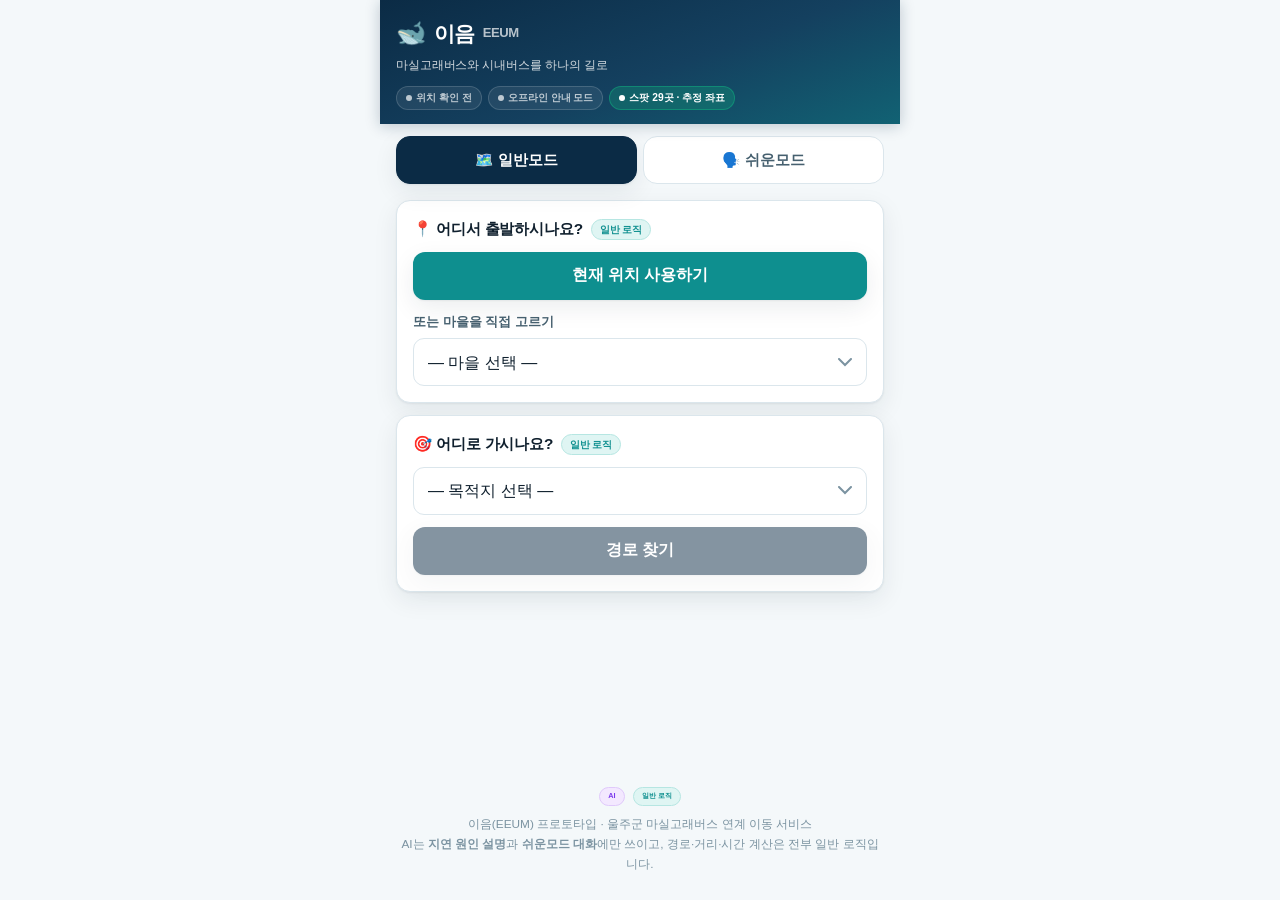
==== index.html @ 489f5d87 "Add files via upload" ====
<!DOCTYPE html>
<html lang="ko">
<head>
<meta charset="UTF-8">
<meta name="viewport" content="width=device-width, initial-scale=1, viewport-fit=cover, maximum-scale=5">
<meta name="description" content="이음(EEUM) — 마실고래버스와 시내버스를 하나의 경로로 이어주는 울주군 이동 서비스">
<meta name="theme-color" content="#0b2b45">
<meta name="format-detection" content="telephone=no">
<title>이음 (EEUM) — 마을에서 도시까지, 끊기지 않는 길</title>
<link rel="stylesheet" href="css/style.css">
<link rel="icon" href="data:image/svg+xml,<svg xmlns='http://www.w3.org/2000/svg' viewBox='0 0 100 100'><text y='.9em' font-size='90'>🐋</text></svg>">
</head>
<body>
<div class="app" id="app">

  <!-- ══ 헤더 ══════════════════════════════════════ -->
  <header class="header">
    <div class="header-top">
      <div>
        <div class="logo"><span class="whale">🐋</span> 이음 <span style="font-size:.62em;opacity:.7;font-weight:600">EEUM</span></div>
        <div class="tagline">마실고래버스와 시내버스를 하나의 길로</div>
      </div>
    </div>
    <div class="badges" id="badges">
      <span class="badge off" id="badge-loc"><span class="dot"></span> 위치 확인 전</span>
      <span class="badge off" id="badge-ai"><span class="dot"></span> AI 연결 확인 중</span>
      <span class="badge off" id="badge-data"><span class="dot"></span> 스팟 데이터</span>
    </div>
  </header>

  <!-- ══ 모드 전환 ═════════════════════════════════ -->
  <div class="tabs" role="tablist">
    <button class="tab" id="tab-normal" role="tab" aria-selected="true" aria-controls="screen-normal">
      🗺️ 일반모드
    </button>
    <button class="tab" id="tab-easy" role="tab" aria-selected="false" aria-controls="screen-easy">
      🗣️ 쉬운모드
    </button>
  </div>

  <!-- ══ 일반모드 ══════════════════════════════════ -->
  <main class="screen active" id="screen-normal" role="tabpanel" aria-labelledby="tab-normal">

    <!-- 1. 출발지 -->
    <section class="card">
      <h2 class="card-title">
        <span>📍 어디서 출발하시나요?</span>
        <span class="tag tag-logic">일반 로직</span>
      </h2>

      <button class="btn btn-teal" id="btn-locate">
        <span id="locate-label">현재 위치 사용하기</span>
      </button>

      <div id="locate-result"></div>

      <div class="field">
        <label class="label" for="sel-manual">또는 마을을 직접 고르기</label>
        <select class="select" id="sel-manual">
          <option value="">— 마을 선택 —</option>
        </select>
      </div>
    </section>

    <!-- 2. 목적지 -->
    <section class="card">
      <h2 class="card-title">
        <span>🎯 어디로 가시나요?</span>
        <span class="tag tag-logic">일반 로직</span>
      </h2>
      <select class="select" id="sel-dest">
        <option value="">— 목적지 선택 —</option>
      </select>
      <button class="btn btn-primary" id="btn-route" style="margin-top:12px" disabled>
        경로 찾기
      </button>
    </section>

    <!-- 3. 결과 -->
    <div id="results"></div>
  </main>

  <!-- ══ 쉬운모드 ══════════════════════════════════ -->
  <main class="screen" id="screen-easy" role="tabpanel" aria-labelledby="tab-easy">

    <section class="card" style="margin-top:12px">
      <h2 class="card-title">
        <span>🗣️ 말로 안내받기</span>
        <span class="tag tag-ai">AI</span>
      </h2>
      <p class="muted" style="margin:0">
        버튼을 누르고 <b>“병원 가고 싶어요”</b> 처럼 편하게 말씀하시면 됩니다.
        글자를 읽기 어려우시면 이음이 소리로 읽어드립니다.
      </p>
      <div class="btn-row">
        <button class="btn btn-ghost btn-sm" id="btn-tts" aria-pressed="true">🔊 읽어주기 켜짐</button>
        <button class="btn btn-ghost btn-sm" id="btn-reset-chat">↺ 처음부터</button>
      </div>
    </section>

    <div class="chat" id="chat" aria-live="polite"></div>

    <div id="easy-result"></div>

    <div class="mic-area">
      <button class="mic" id="btn-mic" aria-label="말하기">🎙️</button>
      <div class="mic-hint" id="mic-hint">버튼을 누르고 말씀해주세요</div>
      <div class="text-input-row">
        <input class="input" id="text-input" placeholder="또는 여기에 입력하세요" autocomplete="off">
        <button class="btn btn-primary" id="btn-send">보내기</button>
      </div>
    </div>
  </main>

  <!-- ══ 푸터 ══════════════════════════════════════ -->
  <footer class="footer">
    <div class="legend">
      <span class="tag tag-ai">AI</span>
      <span class="tag tag-logic">일반 로직</span>
    </div>
    이음(EEUM) 프로토타입 · 울주군 마실고래버스 연계 이동 서비스<br>
    AI는 <b>지연 원인 설명</b>과 <b>쉬운모드 대화</b>에만 쓰이고, 경로·거리·시간 계산은 전부 일반 로직입니다.
  </footer>

</div>

<!-- 순서 중요: config → data → geo → route → drt → ai → voice → app -->
<script src="js/config.js"></script>
<script src="js/data.js"></script>
<script src="js/geo.js"></script>
<script src="js/route.js"></script>
<script src="js/drt.js"></script>
<script src="js/ai.js"></script>
<script src="js/voice.js"></script>
<script src="js/app.js"></script>
</body>
</html>
---- css/style.css ----
/* ===================================================================
   이음(EEUM) — 스타일
   모바일 우선. 심사위원이 QR로 접속하는 게 기본 사용 환경입니다.
   쉬운모드는 .easy 클래스로 글씨/버튼 크기를 통째로 키웁니다.
   =================================================================== */

:root {
  --navy:      #0b2b45;
  --navy-2:    #14405f;
  --teal:      #0e8f8f;
  --teal-2:    #12b3ad;
  --sky:       #e8f4f8;
  --sand:      #fdfaf4;

  --ink:       #10202e;
  --ink-2:     #46606f;
  --ink-3:     #7b93a1;
  --line:      #dbe6ec;
  --bg:        #f4f8fa;
  --card:      #ffffff;

  --ai:        #7c3aed;   /* AI 표시 — 보라 */
  --logic:     #0e8f8f;   /* 일반 로직 표시 — 청록 */
  --warn:      #d97706;
  --danger:    #dc2626;
  --ok:        #059669;

  --r:         14px;
  --shadow:    0 1px 2px rgba(16,32,46,.06), 0 8px 24px rgba(16,32,46,.08);
  --shadow-lg: 0 4px 12px rgba(16,32,46,.10), 0 20px 48px rgba(16,32,46,.14);

  --fs:        16px;
  --tap:       48px;   /* 최소 터치 영역 */
}

/* 쉬운모드: 전체 스케일 확대 */
.easy {
  --fs:  21px;
  --tap: 64px;
}

* { box-sizing: border-box; -webkit-tap-highlight-color: transparent; }

html, body {
  margin: 0;
  padding: 0;
  background: var(--bg);
  color: var(--ink);
  font-size: var(--fs);
  font-family: -apple-system, BlinkMacSystemFont, 'Apple SD Gothic Neo', 'Malgun Gothic',
               'Noto Sans KR', 'Segoe UI', Roboto, sans-serif;
  line-height: 1.6;
  -webkit-text-size-adjust: 100%;
  overscroll-behavior-y: none;
}

body { padding-bottom: env(safe-area-inset-bottom); }

/* ── 레이아웃 ─────────────────────────────────────── */

.app {
  /* .easy가 --fs를 키울 때 실제로 글씨가 커지려면 여기서 변수를 써야 합니다.
     body에만 걸어두면 .easy(#app에 붙음)가 body보다 하위라서 적용되지 않습니다. */
  font-size: var(--fs);
  max-width: 520px;
  margin: 0 auto;
  min-height: 100vh;
  min-height: 100dvh;
  display: flex;
  flex-direction: column;
  background: var(--bg);
}

.screen { display: none; flex: 1; padding: 0 16px 32px; }
.screen.active { display: block; animation: fade .22s ease; }

@keyframes fade {
  from { opacity: 0; transform: translateY(6px); }
  to   { opacity: 1; transform: none; }
}

/* ── 헤더 ────────────────────────────────────────── */

.header {
  position: sticky;
  top: 0;
  z-index: 50;
  background: linear-gradient(160deg, var(--navy) 0%, var(--navy-2) 55%, var(--teal) 160%);
  color: #fff;
  padding: calc(env(safe-area-inset-top) + 14px) 16px 14px;
  box-shadow: 0 2px 14px rgba(11,43,69,.24);
}

.header-top { display: flex; align-items: center; gap: 10px; }

.logo {
  font-size: 1.32em;
  font-weight: 800;
  letter-spacing: -.02em;
  display: flex;
  align-items: center;
  gap: 8px;
}
.logo .whale { font-size: 1.15em; }

.tagline {
  font-size: .74em;
  opacity: .82;
  margin-top: 3px;
  font-weight: 400;
  letter-spacing: -.01em;
}

/* 상태 배지들 */
.badges { display: flex; flex-wrap: wrap; gap: 6px; margin-top: 11px; }

.badge {
  font-size: .64em;
  font-weight: 600;
  padding: 3px 9px;
  border-radius: 999px;
  background: rgba(255,255,255,.15);
  border: 1px solid rgba(255,255,255,.22);
  display: inline-flex;
  align-items: center;
  gap: 4px;
  white-space: nowrap;
}
.badge.on   { background: rgba(16,185,129,.26); border-color: rgba(16,185,129,.45); }
.badge.off  { background: rgba(255,255,255,.10); opacity: .72; }
.badge .dot { width: 6px; height: 6px; border-radius: 50%; background: currentColor; }

/* ── 모드 전환 탭 ────────────────────────────────── */

.tabs {
  display: flex;
  gap: 6px;
  padding: 12px 16px 4px;
  position: sticky;
  top: 0;
  z-index: 40;
}

.tab {
  flex: 1;
  min-height: var(--tap);
  border: 1.5px solid var(--line);
  background: var(--card);
  color: var(--ink-2);
  border-radius: var(--r);
  font-size: .92em;
  font-weight: 700;
  font-family: inherit;
  cursor: pointer;
  display: flex;
  align-items: center;
  justify-content: center;
  gap: 7px;
  transition: all .16s ease;
}
.tab[aria-selected="true"] {
  background: var(--navy);
  border-color: var(--navy);
  color: #fff;
  box-shadow: var(--shadow);
}

/* ── 카드 ────────────────────────────────────────── */

.card {
  background: var(--card);
  border: 1px solid var(--line);
  border-radius: var(--r);
  padding: 16px;
  margin-top: 12px;
  box-shadow: var(--shadow);
}

.card-title {
  font-size: .96em;
  font-weight: 800;
  margin: 0 0 10px;
  display: flex;
  align-items: center;
  gap: 8px;
  letter-spacing: -.01em;
}

.section-label {
  font-size: .72em;
  font-weight: 700;
  color: var(--ink-3);
  text-transform: none;
  letter-spacing: .02em;
  margin: 22px 0 0 4px;
}

/* ── AI / 일반로직 구분 태그 (발표용 핵심 장치) ──── */

.tag {
  font-size: .62em;
  font-weight: 700;
  padding: 2px 8px;
  border-radius: 999px;
  white-space: nowrap;
  display: inline-flex;
  align-items: center;
  gap: 4px;
}
.tag-ai    { background: #f3e8ff; color: var(--ai);    border: 1px solid #e0c9fb; }
.tag-logic { background: #dff5f3; color: var(--logic); border: 1px solid #b6e6e2; }

/* ── 폼 ──────────────────────────────────────────── */

.field { margin-top: 12px; }

.label {
  display: block;
  font-size: .8em;
  font-weight: 700;
  color: var(--ink-2);
  margin-bottom: 6px;
}

.input, .select {
  width: 100%;
  min-height: var(--tap);
  padding: 10px 14px;
  font-size: 1em;
  font-family: inherit;
  color: var(--ink);
  background: #fff;
  border: 1.5px solid var(--line);
  border-radius: 11px;
  outline: none;
  transition: border-color .16s;
  appearance: none;
}
.input:focus, .select:focus { border-color: var(--teal); }

.select {
  background-image: url("data:image/svg+xml;charset=utf-8,%3Csvg xmlns='http://www.w3.org/2000/svg' width='14' height='9' viewBox='0 0 14 9'%3E%3Cpath d='M1 1l6 6 6-6' stroke='%237b93a1' stroke-width='2' fill='none' stroke-linecap='round'/%3E%3C/svg%3E");
  background-repeat: no-repeat;
  background-position: right 14px center;
  padding-right: 38px;
}

/* ── 버튼 ────────────────────────────────────────── */

.btn {
  width: 100%;
  min-height: var(--tap);
  padding: 12px 18px;
  font-size: 1em;
  font-weight: 700;
  font-family: inherit;
  border-radius: 12px;
  border: 1.5px solid transparent;
  cursor: pointer;
  display: inline-flex;
  align-items: center;
  justify-content: center;
  gap: 8px;
  transition: transform .1s ease, box-shadow .16s, background .16s;
}
.btn:active:not(:disabled) { transform: scale(.985); }
.btn:disabled { opacity: .5; cursor: not-allowed; }

.btn-primary {
  background: var(--navy);
  color: #fff;
  box-shadow: var(--shadow);
}
.btn-primary:active:not(:disabled) { background: var(--navy-2); }

.btn-teal   { background: var(--teal); color: #fff; box-shadow: var(--shadow); }
.btn-ghost  { background: #fff; color: var(--ink-2); border-color: var(--line); }
.btn-danger { background: #fff; color: var(--danger); border-color: #f3c9c9; }
.btn-sm     { min-height: 40px; padding: 8px 14px; font-size: .84em; width: auto; }

.btn-row { display: flex; gap: 8px; margin-top: 12px; }
.btn-row .btn { flex: 1; }

/* ── 스팟 선택 목록 ──────────────────────────────── */

.spot-list { display: flex; flex-direction: column; gap: 8px; margin-top: 10px; }

.spot {
  display: flex;
  align-items: center;
  gap: 12px;
  padding: 12px 14px;
  border: 1.5px solid var(--line);
  border-radius: 12px;
  background: #fff;
  cursor: pointer;
  text-align: left;
  font-family: inherit;
  font-size: 1em;
  color: var(--ink);
  transition: all .14s;
  width: 100%;
}
.spot[aria-pressed="true"] {
  border-color: var(--teal);
  background: #f2fbfa;
  box-shadow: 0 0 0 3px rgba(14,143,143,.10);
}

.spot-rank {
  width: 30px; height: 30px;
  flex: 0 0 30px;
  border-radius: 50%;
  background: var(--sky);
  color: var(--navy);
  font-size: .78em;
  font-weight: 800;
  display: flex; align-items: center; justify-content: center;
}
.spot[aria-pressed="true"] .spot-rank { background: var(--teal); color: #fff; }

.spot-body { flex: 1; min-width: 0; }
.spot-name { font-weight: 700; font-size: .96em; }
.spot-meta { font-size: .76em; color: var(--ink-3); margin-top: 1px; }

/* ── 경로 타임라인 ───────────────────────────────── */

.timeline { margin-top: 6px; position: relative; }

.leg {
  display: flex;
  gap: 13px;
  padding: 13px 0;
  position: relative;
}
.leg:not(:last-child)::before {
  content: '';
  position: absolute;
  left: 19px; top: 45px; bottom: -4px;
  width: 2px;
  background: linear-gradient(var(--line), var(--line));
}

.leg-icon {
  width: 38px; height: 38px;
  flex: 0 0 38px;
  border-radius: 50%;
  background: var(--sky);
  display: flex; align-items: center; justify-content: center;
  font-size: 1.02em;
  z-index: 1;
  border: 2px solid #fff;
  box-shadow: 0 0 0 1px var(--line);
}
.leg-drt      .leg-icon { background: #d9f2f0; }
.leg-transfer .leg-icon { background: #fff2dc; }
.leg-arrive   .leg-icon { background: #dcf5e8; }

.leg-body { flex: 1; min-width: 0; padding-top: 2px; }
.leg-title { font-weight: 700; font-size: .95em; letter-spacing: -.01em; }
.leg-detail { font-size: .82em; color: var(--ink-2); margin-top: 3px; }

.leg-time {
  font-size: .78em;
  font-weight: 800;
  color: var(--navy);
  background: var(--sky);
  padding: 3px 9px;
  border-radius: 8px;
  white-space: nowrap;
  align-self: flex-start;
  margin-top: 2px;
}

/* ── 요약 바 ─────────────────────────────────────── */

.summary {
  background: linear-gradient(135deg, var(--navy) 0%, var(--teal) 190%);
  color: #fff;
  border-radius: var(--r);
  padding: 16px;
  margin-top: 12px;
  box-shadow: var(--shadow-lg);
}
.summary-row { display: flex; align-items: baseline; gap: 10px; }
.summary-total { font-size: 1.9em; font-weight: 800; letter-spacing: -.03em; line-height: 1.1; }
.summary-unit { font-size: .82em; opacity: .85; }
.summary-sub { font-size: .78em; opacity: .86; margin-top: 5px; }

/* ── 알림 박스 ───────────────────────────────────── */

.notice {
  border-radius: 12px;
  padding: 12px 14px;
  font-size: .85em;
  margin-top: 10px;
  display: flex;
  gap: 9px;
  align-items: flex-start;
  line-height: 1.55;
}
.notice-ai    { background: #f8f2ff; border: 1px solid #e6d5fb; color: #4c1d95; }
.notice-warn  { background: #fff8ec; border: 1px solid #fae0b5; color: #92400e; }
.notice-info  { background: var(--sky); border: 1px solid #c9e4ee; color: var(--navy); }
.notice-error { background: #fef2f2; border: 1px solid #f6cccc; color: #991b1b; }
.notice-ok    { background: #ecfdf5; border: 1px solid #b7e8d1; color: #065f46; }
.notice-icon  { flex: 0 0 auto; font-size: 1.05em; line-height: 1.4; }

/* ── DRT 호출 패널 ───────────────────────────────── */

.drt-panel {
  border: 2px solid var(--teal);
  border-radius: var(--r);
  padding: 16px;
  margin-top: 12px;
  background: linear-gradient(#f4fcfb, #ffffff);
  box-shadow: var(--shadow);
}

.drt-state {
  display: flex;
  align-items: center;
  gap: 10px;
  font-weight: 800;
  font-size: 1.02em;
  color: var(--navy);
}

.pulse {
  width: 11px; height: 11px;
  border-radius: 50%;
  background: var(--teal-2);
  box-shadow: 0 0 0 0 rgba(18,179,173,.6);
  animation: pulse 1.6s infinite;
  flex: 0 0 11px;
}
@keyframes pulse {
  70%  { box-shadow: 0 0 0 12px rgba(18,179,173,0); }
  100% { box-shadow: 0 0 0 0 rgba(18,179,173,0); }
}

.eta {
  font-size: 2.5em;
  font-weight: 800;
  color: var(--teal);
  letter-spacing: -.04em;
  line-height: 1.1;
  margin: 10px 0 2px;
}
.eta small { font-size: .36em; font-weight: 700; color: var(--ink-2); margin-left: 4px; }

.vehicle {
  margin-top: 12px;
  padding-top: 12px;
  border-top: 1px dashed var(--line);
  display: grid;
  grid-template-columns: auto 1fr;
  gap: 5px 14px;
  font-size: .85em;
}
.vehicle dt { color: var(--ink-3); font-weight: 600; }
.vehicle dd { margin: 0; font-weight: 700; }

/* ── 쉬운모드 채팅 ───────────────────────────────── */

.chat {
  display: flex;
  flex-direction: column;
  gap: 12px;
  padding: 6px 0 12px;
  min-height: 180px;
}

.msg { display: flex; gap: 9px; max-width: 88%; }
.msg-bot  { align-self: flex-start; }
.msg-user { align-self: flex-end; flex-direction: row-reverse; }

.msg-avatar {
  width: 34px; height: 34px;
  flex: 0 0 34px;
  border-radius: 50%;
  background: var(--navy);
  color: #fff;
  display: flex; align-items: center; justify-content: center;
  font-size: .9em;
}
.msg-user .msg-avatar { background: var(--teal); }

.bubble {
  padding: 11px 15px;
  border-radius: 16px;
  font-size: .97em;
  line-height: 1.62;
  background: #fff;
  border: 1px solid var(--line);
  box-shadow: var(--shadow);
  word-break: keep-all;
  overflow-wrap: anywhere;
}
.msg-bot  .bubble { border-bottom-left-radius: 5px; }
.msg-user .bubble {
  background: var(--navy);
  color: #fff;
  border-color: var(--navy);
  border-bottom-right-radius: 5px;
}

.typing { display: inline-flex; gap: 4px; padding: 4px 0; }
.typing i {
  width: 7px; height: 7px;
  border-radius: 50%;
  background: var(--ink-3);
  animation: bounce 1.3s infinite;
}
.typing i:nth-child(2) { animation-delay: .18s; }
.typing i:nth-child(3) { animation-delay: .36s; }
@keyframes bounce {
  0%, 60%, 100% { transform: translateY(0); opacity: .45; }
  30%           { transform: translateY(-5px); opacity: 1; }
}

/* 빠른 선택 버튼 */
.quick { display: flex; flex-wrap: wrap; gap: 7px; margin-top: 4px; }
.quick button {
  min-height: 42px;
  padding: 8px 15px;
  border-radius: 999px;
  border: 1.5px solid var(--teal);
  background: #fff;
  color: var(--teal);
  font-size: .88em;
  font-weight: 700;
  font-family: inherit;
  cursor: pointer;
}
.easy .quick button { min-height: 54px; font-size: .92em; padding: 10px 20px; }
.quick button:active { background: #eefaf9; }

/* ── 마이크 ──────────────────────────────────────── */

.mic-area {
  position: sticky;
  bottom: 0;
  background: linear-gradient(transparent, var(--bg) 22%);
  padding: 18px 0 calc(env(safe-area-inset-bottom) + 14px);
  display: flex;
  flex-direction: column;
  align-items: center;
  gap: 10px;
}

.mic {
  width: 84px; height: 84px;
  border-radius: 50%;
  border: none;
  background: linear-gradient(145deg, var(--teal-2), var(--teal));
  color: #fff;
  font-size: 2em;
  cursor: pointer;
  box-shadow: 0 6px 22px rgba(14,143,143,.42);
  display: flex; align-items: center; justify-content: center;
  transition: transform .14s, box-shadow .2s;
  flex: 0 0 auto;
}
.easy .mic { width: 104px; height: 104px; font-size: 2.5em; }
.mic:active { transform: scale(.94); }
.mic.recording {
  background: linear-gradient(145deg, #ef4444, #dc2626);
  animation: recording 1.15s infinite;
}
@keyframes recording {
  0%,100% { box-shadow: 0 6px 22px rgba(220,38,38,.42), 0 0 0 0 rgba(220,38,38,.45); }
  50%     { box-shadow: 0 6px 22px rgba(220,38,38,.42), 0 0 0 18px rgba(220,38,38,0); }
}
.mic:disabled { background: #cbd6dd; box-shadow: none; cursor: not-allowed; }

.mic-hint {
  font-size: .82em;
  color: var(--ink-2);
  text-align: center;
  font-weight: 600;
  min-height: 1.5em;
}

.text-input-row { display: flex; gap: 8px; width: 100%; }
.text-input-row .input { flex: 1; }
.text-input-row .btn { width: auto; flex: 0 0 auto; padding: 12px 20px; }

/* ── 기타 ────────────────────────────────────────── */

.muted { color: var(--ink-3); font-size: .82em; line-height: 1.6; }
.center { text-align: center; }
.hidden { display: none !important; }

.spinner {
  width: 17px; height: 17px;
  border: 2.5px solid rgba(255,255,255,.32);
  border-top-color: #fff;
  border-radius: 50%;
  animation: spin .7s linear infinite;
  display: inline-block;
}
.spinner-dark { border-color: rgba(16,32,46,.18); border-top-color: var(--navy); }
@keyframes spin { to { transform: rotate(360deg); } }

.footer {
  padding: 26px 16px calc(env(safe-area-inset-bottom) + 26px);
  text-align: center;
  font-size: .74em;
  color: var(--ink-3);
  line-height: 1.7;
}

.legend {
  display: flex;
  justify-content: center;
  gap: 8px;
  flex-wrap: wrap;
  margin-bottom: 8px;
}

/* 접근성: 키보드 포커스 표시 */
:focus-visible { outline: 3px solid var(--teal-2); outline-offset: 2px; }

/* 모션 최소화 설정을 켠 사용자 존중 */
@media (prefers-reduced-motion: reduce) {
  *, *::before, *::after {
    animation-duration: .01ms !important;
    animation-iteration-count: 1 !important;
    transition-duration: .01ms !important;
  }
}
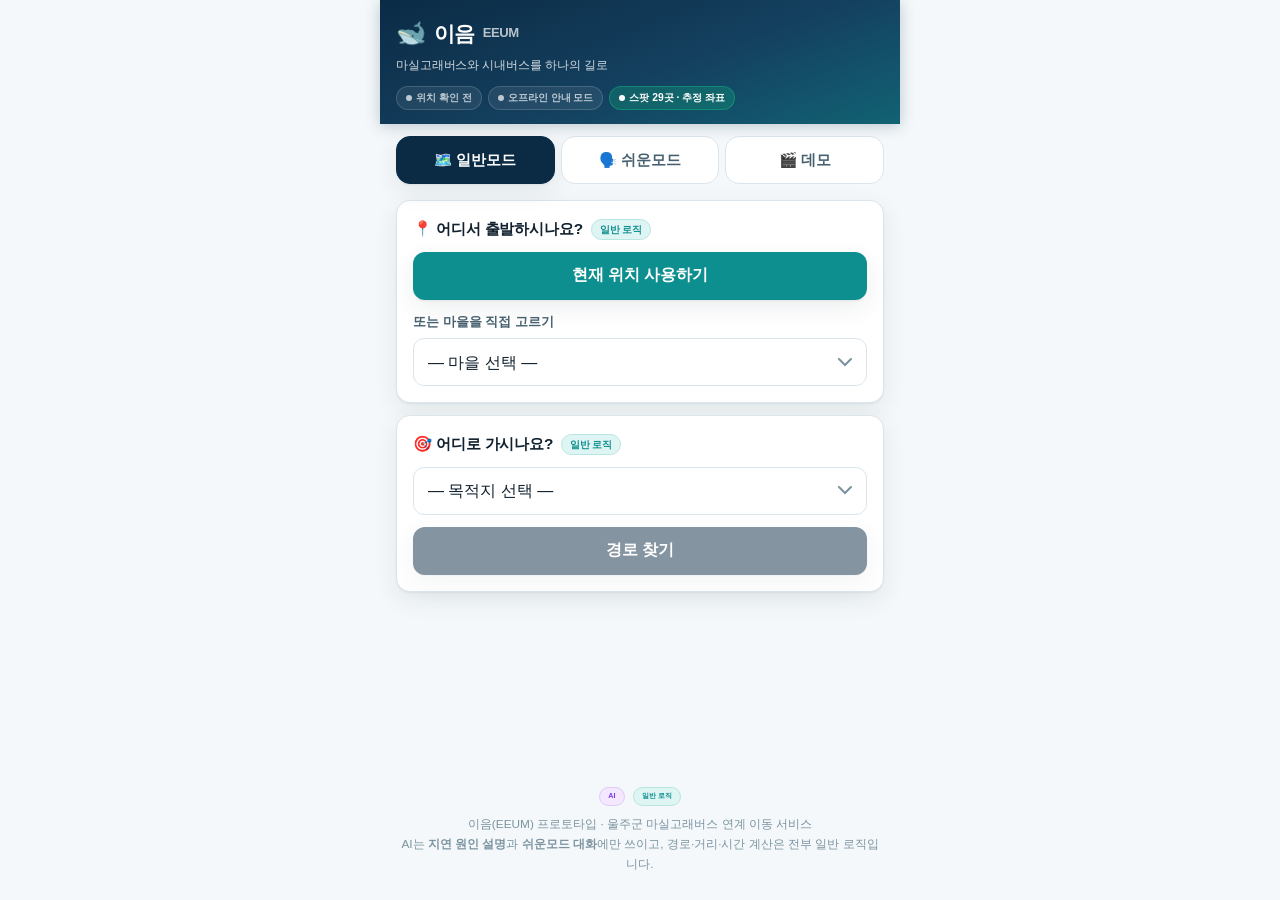
==== commit ea1c2838: "Add files via upload" ====
--- a/index.html
+++ b/index.html
@@ -35,6 +35,9 @@
     </button>
     <button class="tab" id="tab-easy" role="tab" aria-selected="false" aria-controls="screen-easy">
       🗣️ 쉬운모드
+    </button>
+    <button class="tab" id="tab-demo" role="tab" aria-selected="false" aria-controls="screen-demo">
+      🎬 데모
     </button>
   </div>
 
@@ -112,6 +115,11 @@
     </div>
   </main>
 
+  <!-- ══ 데모 시나리오 (성암파출소 → 다운교 환승 → 구영운동장) ══ -->
+  <main class="screen" id="screen-demo" role="tabpanel" aria-labelledby="tab-demo">
+    <div id="demo-root"></div>
+  </main>
+
   <!-- ══ 푸터 ══════════════════════════════════════ -->
   <footer class="footer">
     <div class="legend">
@@ -124,7 +132,16 @@
 
 </div>
 
-<!-- 순서 중요: config → data → geo → route → drt → ai → voice → app -->
+<!--
+  지도: 카카오맵 JavaScript API.
+  ⚠️ 앱 키는 카카오 디벨로퍼스 콘솔에서 이 사이트의 실제 도메인이
+  플랫폼(Web)에 등록되어 있어야 동작합니다. file:// 에서는 동작하지 않습니다.
+  autoload=false 로 받고 app.js가 준비될 때 kakao.maps.load()로 초기화합니다
+  (로딩 실패해도 app.js가 typeof kakao 체크로 안전하게 폴백합니다).
+-->
+<script src="https://dapi.kakao.com/v2/maps/sdk.js?appkey=871b187aa14ea8cb5629b0c1afa82120&autoload=false"></script>
+
+<!-- 순서 중요: kakao maps → config → data → geo → route → drt → ai → voice → app → demo -->
 <script src="js/config.js"></script>
 <script src="js/data.js"></script>
 <script src="js/geo.js"></script>
@@ -133,5 +150,6 @@
 <script src="js/ai.js"></script>
 <script src="js/voice.js"></script>
 <script src="js/app.js"></script>
+<script src="js/demo.js"></script>
 </body>
 </html>
--- a/css/style.css
+++ b/css/style.css
@@ -630,3 +630,293 @@
     transition-duration: .01ms !important;
   }
 }
+
+/* ── 지도 (Leaflet) ──────────────────────────────── */
+
+.map-box {
+  height: 220px;
+  border-radius: 10px;
+  overflow: hidden;
+  border: 1px solid var(--line);
+  background: var(--sky);
+}
+.easy .map-box { height: 260px; }
+
+.map-fallback {
+  height: 100%;
+  display: flex;
+  align-items: center;
+  justify-content: center;
+  color: var(--ink-3);
+  font-size: .85em;
+  text-align: center;
+  padding: 0 16px;
+}
+
+.map-note {
+  font-size: .74em;
+  color: var(--ink-3);
+  margin-top: 8px;
+}
+
+.route-pin-wrap {
+  display: flex;
+  flex-direction: column;
+  align-items: center;
+  gap: 4px;
+  transform: translateY(-100%);
+}
+.route-pin {
+  display: flex; align-items: center; justify-content: center;
+  width: 30px; height: 30px; border-radius: 50% 50% 50% 0;
+  transform: rotate(-45deg);
+  box-shadow: var(--shadow);
+  border: 2px solid #fff;
+}
+.route-pin span { transform: rotate(45deg); font-size: 15px; }
+.route-pin.origin { background: var(--navy); }
+.route-pin.spot,
+.route-pin.hub    { background: var(--teal); }
+.route-pin.dest   { background: var(--danger); }
+
+.route-pin-label {
+  font-size: 11px;
+  font-weight: 700;
+  color: var(--ink);
+  background: #fff;
+  padding: 2px 8px;
+  border-radius: 999px;
+  box-shadow: var(--shadow);
+  white-space: nowrap;
+}
+
+/* ═══════════════════════════════════════════════════════════
+   데모 시나리오 — 카카오T 스타일 스텝 위저드
+   #screen-demo 안에서만 적용되는 독립 테마입니다.
+   ═══════════════════════════════════════════════════════════ */
+
+#screen-demo {
+  --demo-bg:     #0a0e14;
+  --demo-bg-2:   #12181f;
+  --demo-card:   #171d26;
+  --demo-line:   #262e39;
+  --demo-ink:    #f5f7fa;
+  --demo-sub:    #8b95a3;
+  --demo-yellow: #fee500;
+  --demo-yellow-ink: #191600;
+  --demo-teal:   #12b3ad;
+  --demo-warn:   #ffb020;
+  --demo-danger: #ff5a5f;
+  --demo-ok:     #2ecc71;
+
+  flex-direction: column;
+  background: var(--demo-bg);
+  color: var(--demo-ink);
+  margin: -16px -16px 0;
+  padding: 0 !important;
+  min-height: calc(100dvh - 140px);
+}
+/* .screen.active의 기본값(display:block)을 덮어써서 flex 세로 레이아웃으로 만듭니다 */
+#screen-demo.active { display: flex; }
+#screen-demo #demo-root { display: flex; flex-direction: column; flex: 1; min-height: 0; }
+
+/* 상단 진행 dot */
+.demo-progress {
+  display: flex; justify-content: center; gap: 8px;
+  padding: 16px 16px 10px;
+}
+.demo-dot {
+  width: 8px; height: 8px; border-radius: 999px;
+  background: var(--demo-line);
+  transition: background .2s, width .2s;
+}
+.demo-dot.done { background: var(--demo-teal); }
+.demo-dot.on   { background: var(--demo-yellow); width: 22px; border-radius: 4px; }
+
+.demo-stage {
+  flex: 1;
+  display: flex;
+  flex-direction: column;
+  min-height: 0;
+}
+
+@keyframes demoFadeUp {
+  from { opacity: 0; transform: translateY(14px); }
+  to   { opacity: 1; transform: translateY(0); }
+}
+.demo-enter { animation: demoFadeUp .32s ease both; }
+
+/* 히어로 영역 (지도가 없는 스텝의 상단부) */
+.demo-hero {
+  display: flex; flex-direction: column; align-items: center;
+  text-align: center;
+  padding: 40px 24px 24px;
+}
+.demo-hero-sm { padding: 28px 24px 16px; }
+.demo-hero-emoji {
+  width: 76px; height: 76px; border-radius: 50%;
+  display: flex; align-items: center; justify-content: center;
+  font-size: 36px;
+  background: radial-gradient(circle at 32% 30%, #2a3542, var(--demo-bg-2));
+  border: 1px solid var(--demo-line);
+  margin-bottom: 14px;
+}
+.demo-hero-title { font-size: 1.25em; font-weight: 800; }
+.demo-hero-sub { font-size: .85em; color: var(--demo-sub); margin-top: 4px; }
+.demo-facts {
+  list-style: none; margin: 14px 0 0; padding: 0;
+  font-size: .84em; color: var(--demo-sub); line-height: 1.9;
+}
+.demo-facts li::before { content: '· '; color: var(--demo-teal); }
+
+/* 바텀시트 카드 */
+.demo-sheet {
+  background: var(--demo-card);
+  border: 1px solid var(--demo-line);
+  border-radius: 22px 22px 0 0;
+  padding: 22px 20px calc(env(safe-area-inset-bottom) + 22px);
+  margin-top: auto;
+  box-shadow: 0 -8px 24px rgba(0,0,0,.35);
+}
+.demo-sheet-title {
+  font-size: 1.05em; font-weight: 800;
+  display: flex; align-items: center; gap: 8px;
+  margin-bottom: 10px;
+}
+.demo-sheet-desc { font-size: .86em; color: var(--demo-sub); line-height: 1.6; margin: 0; }
+.demo-route-line { font-size: .84em; color: var(--demo-sub); margin-bottom: 12px; }
+
+.demo-tag {
+  font-size: .58em; font-weight: 800;
+  padding: 2px 8px; border-radius: 999px;
+}
+.demo-tag-ai    { background: #2a1f42; color: #c9a8ff; }
+.demo-tag-logic { background: #0f3230; color: #6ee7db; }
+
+.demo-btn {
+  width: 100%; margin-top: 16px;
+  background: var(--demo-yellow); color: var(--demo-yellow-ink);
+  border: none; border-radius: 14px;
+  font-size: 1em; font-weight: 800;
+  padding: 15px; min-height: 52px;
+  cursor: pointer;
+}
+.demo-btn:active { transform: scale(.985); }
+.demo-btn-ghost {
+  background: transparent; color: var(--demo-ink);
+  border: 1px solid var(--demo-line);
+}
+
+/* 실제 대기시간 등 핵심 수치 */
+.demo-metric-row {
+  display: grid; grid-template-columns: repeat(3, 1fr); gap: 8px;
+  margin: 4px 0 12px;
+}
+.demo-metric {
+  background: var(--demo-bg-2); border-radius: 12px;
+  padding: 12px 8px; text-align: center;
+}
+.demo-metric b { display: block; font-size: 1.05em; font-weight: 800; }
+.demo-metric span { display: block; font-size: .68em; color: var(--demo-sub); margin-top: 3px; }
+
+/* 쉬운모드 대화 미니 위젯 */
+.demo-sheet-chat { display: flex; flex-direction: column; max-height: 70vh; }
+.demo-chat {
+  flex: 1; min-height: 140px; max-height: 34vh; overflow-y: auto;
+  display: flex; flex-direction: column; gap: 10px;
+  margin: 4px 0 12px;
+}
+.demo-msg { display: flex; gap: 8px; align-items: flex-start; }
+.demo-msg-user { flex-direction: row-reverse; }
+.demo-msg-avatar {
+  width: 26px; height: 26px; border-radius: 50%;
+  background: var(--demo-bg-2); display: flex; align-items: center; justify-content: center;
+  font-size: 13px; flex: 0 0 auto;
+}
+.demo-bubble {
+  background: var(--demo-bg-2); border-radius: 14px; padding: 9px 13px;
+  font-size: .86em; line-height: 1.5; max-width: 78%;
+}
+.demo-msg-user .demo-bubble { background: var(--demo-teal); color: #06211f; }
+.demo-typing { display: inline-flex; gap: 3px; }
+.demo-typing i {
+  width: 5px; height: 5px; border-radius: 50%; background: var(--demo-sub);
+  animation: demoTypingBlink 1s infinite ease-in-out;
+}
+.demo-typing i:nth-child(2) { animation-delay: .15s; }
+.demo-typing i:nth-child(3) { animation-delay: .3s; }
+@keyframes demoTypingBlink { 0%, 80%, 100% { opacity: .25; } 40% { opacity: 1; } }
+
+.demo-quick { display: flex; flex-wrap: wrap; gap: 6px; margin-bottom: 10px; }
+.demo-quick button {
+  background: var(--demo-bg-2); color: var(--demo-ink);
+  border: 1px solid var(--demo-line); border-radius: 999px;
+  padding: 8px 14px; font-size: .8em; cursor: pointer;
+}
+.demo-input-row { display: flex; gap: 8px; }
+.demo-input {
+  flex: 1; background: var(--demo-bg-2); border: 1px solid var(--demo-line);
+  border-radius: 12px; padding: 12px 14px; color: var(--demo-ink); font-size: .86em;
+}
+.demo-input:focus { outline: 2px solid var(--demo-teal); }
+.demo-send {
+  background: var(--demo-teal); color: #06211f; border: none;
+  border-radius: 12px; padding: 0 18px; font-weight: 800; font-size: .86em; cursor: pointer;
+}
+
+/* 여정 스텝 — 지도 + 바텀시트 */
+.demo-map-wrap { position: relative; flex: 1; min-height: 260px; }
+.demo-map { position: absolute; inset: 0; }
+.demo-sheet-journey { border-radius: 22px 22px 0 0; }
+
+.demo-vehicle {
+  width: 34px; height: 34px; border-radius: 50%;
+  background: var(--demo-yellow);
+  display: flex; align-items: center; justify-content: center;
+  font-size: 17px; box-shadow: 0 3px 10px rgba(0,0,0,.35); border: 2px solid #fff;
+}
+
+.demo-pulse {
+  width: 9px; height: 9px; border-radius: 50%;
+  background: var(--demo-teal); display: inline-block;
+  animation: demoPulse 1.1s infinite;
+}
+@keyframes demoPulse {
+  0%   { box-shadow: 0 0 0 0 rgba(18,179,173,.6); }
+  70%  { box-shadow: 0 0 0 9px rgba(18,179,173,0); }
+  100% { box-shadow: 0 0 0 0 rgba(18,179,173,0); }
+}
+
+.demo-eta {
+  font-size: 2.4em; font-weight: 900; line-height: 1;
+  margin: 6px 0 12px;
+}
+.demo-eta small { font-size: .34em; font-weight: 700; color: var(--demo-sub); margin-left: 6px; }
+
+.demo-vehicle-info {
+  display: grid; grid-template-columns: auto 1fr; gap: 4px 12px;
+  font-size: .82em; margin-top: 12px;
+}
+.demo-vehicle-info dt { color: var(--demo-sub); }
+.demo-vehicle-info dd { font-weight: 700; }
+
+.demo-notice {
+  display: flex; align-items: center; gap: 8px;
+  background: var(--demo-bg-2); border-radius: 12px;
+  padding: 11px 13px; font-size: .84em; line-height: 1.5;
+}
+.demo-notice-warn { background: #2c2410; color: #ffcf6b; }
+.demo-notice-ok   { background: #0f2c1e; color: #7ee2a8; }
+.demo-notice-info { background: #12222c; color: #8fd0ee; }
+
+.demo-spinner {
+  width: 14px; height: 14px; border-radius: 50%;
+  border: 2px solid rgba(245,247,250,.2); border-top-color: var(--demo-ink);
+  animation: spin .7s linear infinite; display: inline-block; flex: 0 0 auto;
+}
+
+.demo-summary-list {
+  margin: 4px 0 0; padding-left: 20px;
+  font-size: .86em; line-height: 1.9; color: var(--demo-ink);
+}
+.demo-summary-list li::marker { color: var(--demo-teal); }
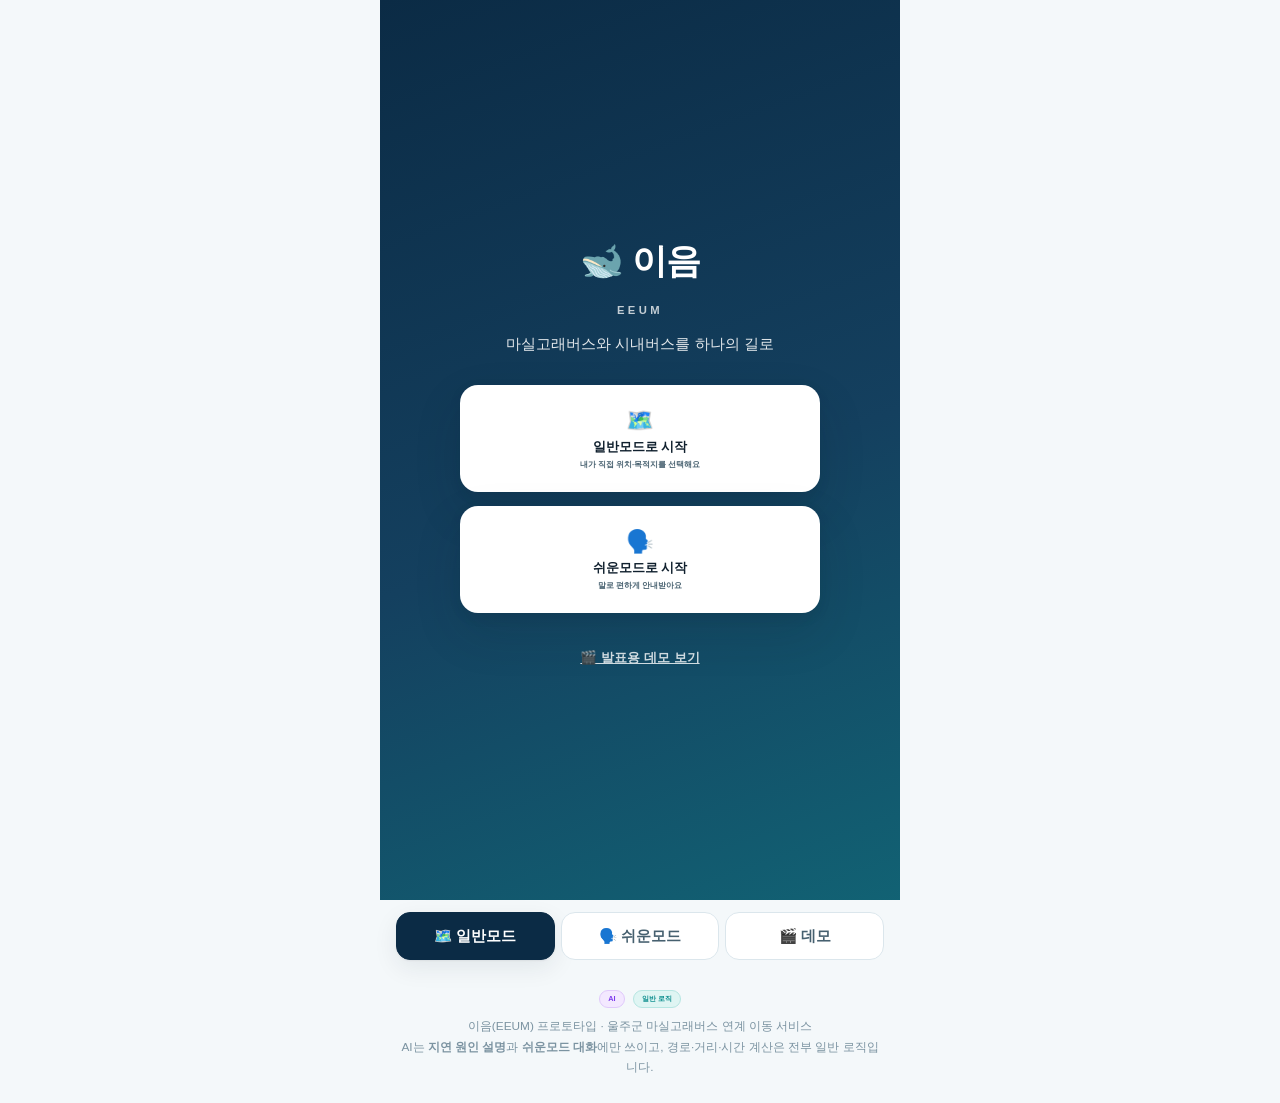
==== commit 6f0e9329: "Add files via upload" ====
--- a/index.html
+++ b/index.html
@@ -13,13 +13,33 @@
 <body>
 <div class="app" id="app">
 
+  <!-- ══ 시작 화면 — 처음 접속하면 여기서 모드를 고릅니다 ══ -->
+  <div class="landing" id="screen-landing">
+    <div class="landing-hero">
+      <div class="landing-logo"><span class="whale">🐋</span> 이음<br><small>EEUM</small></div>
+      <div class="landing-tagline">마실고래버스와 시내버스를 하나의 길로</div>
+    </div>
+    <div class="landing-choices">
+      <button class="landing-btn landing-btn-normal" id="landing-normal">
+        🗺️ <span class="landing-btn-title">일반모드로 시작</span>
+        <small>내가 직접 위치·목적지를 선택해요</small>
+      </button>
+      <button class="landing-btn landing-btn-easy" id="landing-easy">
+        🗣️ <span class="landing-btn-title">쉬운모드로 시작</span>
+        <small>말로 편하게 안내받아요</small>
+      </button>
+    </div>
+    <button class="landing-demo-link" id="landing-demo">🎬 발표용 데모 보기</button>
+  </div>
+
   <!-- ══ 헤더 ══════════════════════════════════════ -->
-  <header class="header">
+  <header class="header" id="app-header" hidden>
     <div class="header-top">
       <div>
         <div class="logo"><span class="whale">🐋</span> 이음 <span style="font-size:.62em;opacity:.7;font-weight:600">EEUM</span></div>
         <div class="tagline">마실고래버스와 시내버스를 하나의 길로</div>
       </div>
+      <button class="home-link" id="btn-home">← 처음으로</button>
     </div>
     <div class="badges" id="badges">
       <span class="badge off" id="badge-loc"><span class="dot"></span> 위치 확인 전</span>
@@ -29,7 +49,7 @@
   </header>
 
   <!-- ══ 모드 전환 ═════════════════════════════════ -->
-  <div class="tabs" role="tablist">
+  <div class="tabs" role="tablist" id="app-tabs" hidden>
     <button class="tab" id="tab-normal" role="tab" aria-selected="true" aria-controls="screen-normal">
       🗺️ 일반모드
     </button>
@@ -42,76 +62,103 @@
   </div>
 
   <!-- ══ 일반모드 ══════════════════════════════════ -->
-  <main class="screen active" id="screen-normal" role="tabpanel" aria-labelledby="tab-normal">
-
-    <!-- 1. 출발지 -->
-    <section class="card">
-      <h2 class="card-title">
-        <span>📍 어디서 출발하시나요?</span>
-        <span class="tag tag-logic">일반 로직</span>
-      </h2>
-
-      <button class="btn btn-teal" id="btn-locate">
-        <span id="locate-label">현재 위치 사용하기</span>
-      </button>
-
-      <div id="locate-result"></div>
-
-      <div class="field">
-        <label class="label" for="sel-manual">또는 마을을 직접 고르기</label>
-        <select class="select" id="sel-manual">
-          <option value="">— 마을 선택 —</option>
+  <main class="screen" id="screen-normal" role="tabpanel" aria-labelledby="tab-normal">
+
+    <div class="step-nav" id="normal-step-nav">
+      <button class="step-back-btn" id="normal-back-btn" hidden>← 이전</button>
+      <div class="step-dots">
+        <span class="step-dot on" data-i="0"></span>
+        <span class="step-dot" data-i="1"></span>
+      </div>
+    </div>
+
+    <!-- 스텝 1: 출발지·목적지 입력 -->
+    <div class="step-panel" id="normal-step-0">
+      <!-- 1. 출발지 -->
+      <section class="card">
+        <h2 class="card-title">
+          <span>📍 어디서 출발하시나요?</span>
+          <span class="tag tag-logic">일반 로직</span>
+        </h2>
+
+        <button class="btn btn-teal" id="btn-locate">
+          <span id="locate-label">현재 위치 사용하기</span>
+        </button>
+
+        <div id="locate-result"></div>
+
+        <div class="field">
+          <label class="label" for="sel-manual">또는 마을을 직접 고르기</label>
+          <select class="select" id="sel-manual">
+            <option value="">— 마을 선택 —</option>
+          </select>
+        </div>
+      </section>
+
+      <!-- 2. 목적지 -->
+      <section class="card">
+        <h2 class="card-title">
+          <span>🎯 어디로 가시나요?</span>
+          <span class="tag tag-logic">일반 로직</span>
+        </h2>
+        <select class="select" id="sel-dest">
+          <option value="">— 목적지 선택 —</option>
         </select>
-      </div>
-    </section>
-
-    <!-- 2. 목적지 -->
-    <section class="card">
-      <h2 class="card-title">
-        <span>🎯 어디로 가시나요?</span>
-        <span class="tag tag-logic">일반 로직</span>
-      </h2>
-      <select class="select" id="sel-dest">
-        <option value="">— 목적지 선택 —</option>
-      </select>
-      <button class="btn btn-primary" id="btn-route" style="margin-top:12px" disabled>
-        경로 찾기
-      </button>
-    </section>
-
-    <!-- 3. 결과 -->
-    <div id="results"></div>
+        <button class="btn btn-primary" id="btn-route" style="margin-top:12px" disabled>
+          경로 찾기
+        </button>
+      </section>
+    </div>
+
+    <!-- 스텝 2: 결과 -->
+    <div class="step-panel" id="normal-step-1" hidden>
+      <div id="results"></div>
+    </div>
   </main>
 
   <!-- ══ 쉬운모드 ══════════════════════════════════ -->
   <main class="screen" id="screen-easy" role="tabpanel" aria-labelledby="tab-easy">
 
-    <section class="card" style="margin-top:12px">
-      <h2 class="card-title">
-        <span>🗣️ 말로 안내받기</span>
-        <span class="tag tag-ai">AI</span>
-      </h2>
-      <p class="muted" style="margin:0">
-        버튼을 누르고 <b>“병원 가고 싶어요”</b> 처럼 편하게 말씀하시면 됩니다.
-        글자를 읽기 어려우시면 이음이 소리로 읽어드립니다.
-      </p>
-      <div class="btn-row">
-        <button class="btn btn-ghost btn-sm" id="btn-tts" aria-pressed="true">🔊 읽어주기 켜짐</button>
-        <button class="btn btn-ghost btn-sm" id="btn-reset-chat">↺ 처음부터</button>
-      </div>
-    </section>
-
-    <div class="chat" id="chat" aria-live="polite"></div>
-
-    <div id="easy-result"></div>
-
-    <div class="mic-area">
-      <button class="mic" id="btn-mic" aria-label="말하기">🎙️</button>
-      <div class="mic-hint" id="mic-hint">버튼을 누르고 말씀해주세요</div>
-      <div class="text-input-row">
-        <input class="input" id="text-input" placeholder="또는 여기에 입력하세요" autocomplete="off">
-        <button class="btn btn-primary" id="btn-send">보내기</button>
-      </div>
+    <div class="step-nav" id="easy-step-nav">
+      <button class="step-back-btn" id="easy-back-btn" hidden>← 대화로</button>
+      <div class="step-dots">
+        <span class="step-dot on" data-i="0"></span>
+        <span class="step-dot" data-i="1"></span>
+      </div>
+    </div>
+
+    <!-- 스텝 1: 대화 -->
+    <div class="step-panel" id="easy-step-0">
+      <section class="card" style="margin-top:12px">
+        <h2 class="card-title">
+          <span>🗣️ 말로 안내받기</span>
+          <span class="tag tag-ai">AI</span>
+        </h2>
+        <p class="muted" style="margin:0">
+          버튼을 누르고 <b>“병원 가고 싶어요”</b> 처럼 편하게 말씀하시면 됩니다.
+          글자를 읽기 어려우시면 이음이 소리로 읽어드립니다.
+        </p>
+        <div class="btn-row">
+          <button class="btn btn-ghost btn-sm" id="btn-tts" aria-pressed="true">🔊 읽어주기 켜짐</button>
+          <button class="btn btn-ghost btn-sm" id="btn-reset-chat">↺ 처음부터</button>
+        </div>
+      </section>
+
+      <div class="chat" id="chat" aria-live="polite"></div>
+
+      <div class="mic-area">
+        <button class="mic" id="btn-mic" aria-label="말하기">🎙️</button>
+        <div class="mic-hint" id="mic-hint">버튼을 누르고 말씀해주세요</div>
+        <div class="text-input-row">
+          <input class="input" id="text-input" placeholder="또는 여기에 입력하세요" autocomplete="off">
+          <button class="btn btn-primary" id="btn-send">보내기</button>
+        </div>
+      </div>
+    </div>
+
+    <!-- 스텝 2: 결과 -->
+    <div class="step-panel" id="easy-step-1" hidden>
+      <div id="easy-result"></div>
     </div>
   </main>
 
--- a/css/style.css
+++ b/css/style.css
@@ -691,23 +691,29 @@
 }
 
 /* ═══════════════════════════════════════════════════════════
-   데모 시나리오 — 카카오T 스타일 스텝 위저드
+   데모 시나리오 — 울산마실 실제 앱 톤의 스텝 위저드
    #screen-demo 안에서만 적용되는 독립 테마입니다.
    ═══════════════════════════════════════════════════════════ */
 
 #screen-demo {
-  --demo-bg:     #0a0e14;
-  --demo-bg-2:   #12181f;
-  --demo-card:   #171d26;
-  --demo-line:   #262e39;
-  --demo-ink:    #f5f7fa;
-  --demo-sub:    #8b95a3;
-  --demo-yellow: #fee500;
-  --demo-yellow-ink: #191600;
-  --demo-teal:   #12b3ad;
-  --demo-warn:   #ffb020;
-  --demo-danger: #ff5a5f;
-  --demo-ok:     #2ecc71;
+  --demo-bg:      #f4f5fa;
+  --demo-card:    #ffffff;
+  --demo-line:    #e7e8f0;
+  --demo-ink:     #1c1b29;
+  --demo-sub:     #8b8a9a;
+  --demo-purple:  #5b2c82;
+  --demo-magenta: #d6249f;
+  --demo-grad:    linear-gradient(90deg, var(--demo-purple), var(--demo-magenta));
+  --demo-drt:     #7b2ff7;
+  --demo-bus:     #17a673;
+  --demo-walk:    #ff4d5e;
+  --demo-warn:    #b8720a;
+  --demo-danger:  #d43a4a;
+  --demo-ok:      #1a9e6b;
+  --demo-ai-bg:   #f4ecff;
+  --demo-ai-ink:  #6a1fb0;
+  --demo-logic-bg: #e8f8f3;
+  --demo-logic-ink: #0e8f6f;
 
   flex-direction: column;
   background: var(--demo-bg);
@@ -730,8 +736,8 @@
   background: var(--demo-line);
   transition: background .2s, width .2s;
 }
-.demo-dot.done { background: var(--demo-teal); }
-.demo-dot.on   { background: var(--demo-yellow); width: 22px; border-radius: 4px; }
+.demo-dot.done { background: var(--demo-purple); }
+.demo-dot.on   { background: var(--demo-magenta); width: 22px; border-radius: 4px; }
 
 .demo-stage {
   flex: 1;
@@ -750,24 +756,27 @@
 .demo-hero {
   display: flex; flex-direction: column; align-items: center;
   text-align: center;
-  padding: 40px 24px 24px;
-}
-.demo-hero-sm { padding: 28px 24px 16px; }
+  padding: 36px 24px 20px;
+}
+.demo-hero-sm { padding: 24px 24px 14px; }
 .demo-hero-emoji {
-  width: 76px; height: 76px; border-radius: 50%;
+  width: 84px; height: 84px; border-radius: 50%;
   display: flex; align-items: center; justify-content: center;
-  font-size: 36px;
-  background: radial-gradient(circle at 32% 30%, #2a3542, var(--demo-bg-2));
+  font-size: 38px;
+  background: #fff;
   border: 1px solid var(--demo-line);
+  box-shadow: 0 6px 16px rgba(91,44,130,.12);
   margin-bottom: 14px;
-}
+  overflow: hidden;
+}
+.demo-hero-emoji img { width: 100%; height: 100%; object-fit: contain; padding: 8px; }
 .demo-hero-title { font-size: 1.25em; font-weight: 800; }
 .demo-hero-sub { font-size: .85em; color: var(--demo-sub); margin-top: 4px; }
 .demo-facts {
   list-style: none; margin: 14px 0 0; padding: 0;
   font-size: .84em; color: var(--demo-sub); line-height: 1.9;
 }
-.demo-facts li::before { content: '· '; color: var(--demo-teal); }
+.demo-facts li::before { content: '· '; color: var(--demo-purple); }
 
 /* 바텀시트 카드 */
 .demo-sheet {
@@ -776,7 +785,7 @@
   border-radius: 22px 22px 0 0;
   padding: 22px 20px calc(env(safe-area-inset-bottom) + 22px);
   margin-top: auto;
-  box-shadow: 0 -8px 24px rgba(0,0,0,.35);
+  box-shadow: 0 -8px 24px rgba(28,27,41,.08);
 }
 .demo-sheet-title {
   font-size: 1.05em; font-weight: 800;
@@ -790,21 +799,23 @@
   font-size: .58em; font-weight: 800;
   padding: 2px 8px; border-radius: 999px;
 }
-.demo-tag-ai    { background: #2a1f42; color: #c9a8ff; }
-.demo-tag-logic { background: #0f3230; color: #6ee7db; }
+.demo-tag-ai    { background: var(--demo-ai-bg); color: var(--demo-ai-ink); }
+.demo-tag-logic { background: var(--demo-logic-bg); color: var(--demo-logic-ink); }
 
 .demo-btn {
   width: 100%; margin-top: 16px;
-  background: var(--demo-yellow); color: var(--demo-yellow-ink);
+  background: var(--demo-grad); color: #fff;
   border: none; border-radius: 14px;
   font-size: 1em; font-weight: 800;
   padding: 15px; min-height: 52px;
   cursor: pointer;
+  box-shadow: 0 8px 18px rgba(214,36,159,.28);
 }
 .demo-btn:active { transform: scale(.985); }
 .demo-btn-ghost {
-  background: transparent; color: var(--demo-ink);
+  background: #fff; color: var(--demo-ink);
   border: 1px solid var(--demo-line);
+  box-shadow: none;
 }
 
 /* 실제 대기시간 등 핵심 수치 */
@@ -813,7 +824,7 @@
   margin: 4px 0 12px;
 }
 .demo-metric {
-  background: var(--demo-bg-2); border-radius: 12px;
+  background: var(--demo-bg); border-radius: 12px;
   padding: 12px 8px; text-align: center;
 }
 .demo-metric b { display: block; font-size: 1.05em; font-weight: 800; }
@@ -829,15 +840,17 @@
 .demo-msg { display: flex; gap: 8px; align-items: flex-start; }
 .demo-msg-user { flex-direction: row-reverse; }
 .demo-msg-avatar {
-  width: 26px; height: 26px; border-radius: 50%;
-  background: var(--demo-bg-2); display: flex; align-items: center; justify-content: center;
-  font-size: 13px; flex: 0 0 auto;
-}
+  width: 28px; height: 28px; border-radius: 50%;
+  background: #fff; border: 1px solid var(--demo-line);
+  display: flex; align-items: center; justify-content: center;
+  font-size: 13px; flex: 0 0 auto; overflow: hidden;
+}
+.demo-msg-avatar img { width: 100%; height: 100%; object-fit: contain; padding: 3px; }
 .demo-bubble {
-  background: var(--demo-bg-2); border-radius: 14px; padding: 9px 13px;
+  background: var(--demo-bg); border-radius: 14px; padding: 9px 13px;
   font-size: .86em; line-height: 1.5; max-width: 78%;
 }
-.demo-msg-user .demo-bubble { background: var(--demo-teal); color: #06211f; }
+.demo-msg-user .demo-bubble { background: var(--demo-grad); color: #fff; }
 .demo-typing { display: inline-flex; gap: 3px; }
 .demo-typing i {
   width: 5px; height: 5px; border-radius: 50%; background: var(--demo-sub);
@@ -849,18 +862,18 @@
 
 .demo-quick { display: flex; flex-wrap: wrap; gap: 6px; margin-bottom: 10px; }
 .demo-quick button {
-  background: var(--demo-bg-2); color: var(--demo-ink);
+  background: var(--demo-bg); color: var(--demo-ink);
   border: 1px solid var(--demo-line); border-radius: 999px;
   padding: 8px 14px; font-size: .8em; cursor: pointer;
 }
 .demo-input-row { display: flex; gap: 8px; }
 .demo-input {
-  flex: 1; background: var(--demo-bg-2); border: 1px solid var(--demo-line);
+  flex: 1; background: var(--demo-bg); border: 1px solid var(--demo-line);
   border-radius: 12px; padding: 12px 14px; color: var(--demo-ink); font-size: .86em;
 }
-.demo-input:focus { outline: 2px solid var(--demo-teal); }
+.demo-input:focus { outline: 2px solid var(--demo-purple); }
 .demo-send {
-  background: var(--demo-teal); color: #06211f; border: none;
+  background: var(--demo-grad); color: #fff; border: none;
   border-radius: 12px; padding: 0 18px; font-weight: 800; font-size: .86em; cursor: pointer;
 }
 
@@ -869,29 +882,53 @@
 .demo-map { position: absolute; inset: 0; }
 .demo-sheet-journey { border-radius: 22px 22px 0 0; }
 
+/* 지도 위 정류장 핀 — 라벨이 위, 원형 아이콘이 아래(좌표는 아이콘 바닥 기준) */
+.demo-pin-wrap {
+  display: flex; flex-direction: column; align-items: center; gap: 4px;
+}
+.demo-pin-label {
+  font-size: 11px; font-weight: 700; color: var(--demo-ink);
+  background: #fff; padding: 2px 9px; border-radius: 999px;
+  box-shadow: 0 2px 6px rgba(28,27,41,.18); white-space: nowrap;
+}
+.demo-pin {
+  width: 30px; height: 30px; border-radius: 50%;
+  display: flex; align-items: center; justify-content: center;
+  font-size: 15px; color: #fff;
+  border: 3px solid #fff;
+  box-shadow: 0 3px 8px rgba(28,27,41,.28);
+}
+.demo-pin.spot { background: var(--demo-drt); }
+.demo-pin.hub  { background: var(--demo-purple); }
+.demo-pin.dest { background: var(--demo-magenta); }
+
+/* 지도 위를 이동하는 마스코트 마커 */
 .demo-vehicle {
-  width: 34px; height: 34px; border-radius: 50%;
-  background: var(--demo-yellow);
+  width: 40px; height: 40px; border-radius: 50%;
+  background: #fff;
   display: flex; align-items: center; justify-content: center;
-  font-size: 17px; box-shadow: 0 3px 10px rgba(0,0,0,.35); border: 2px solid #fff;
-}
+  font-size: 20px; box-shadow: 0 4px 12px rgba(28,27,41,.3); border: 3px solid var(--demo-magenta);
+  overflow: hidden;
+}
+.demo-vehicle img { width: 100%; height: 100%; object-fit: contain; padding: 2px; }
 
 .demo-pulse {
   width: 9px; height: 9px; border-radius: 50%;
-  background: var(--demo-teal); display: inline-block;
+  background: var(--demo-magenta); display: inline-block;
   animation: demoPulse 1.1s infinite;
 }
 @keyframes demoPulse {
-  0%   { box-shadow: 0 0 0 0 rgba(18,179,173,.6); }
-  70%  { box-shadow: 0 0 0 9px rgba(18,179,173,0); }
-  100% { box-shadow: 0 0 0 0 rgba(18,179,173,0); }
+  0%   { box-shadow: 0 0 0 0 rgba(214,36,159,.5); }
+  70%  { box-shadow: 0 0 0 9px rgba(214,36,159,0); }
+  100% { box-shadow: 0 0 0 0 rgba(214,36,159,0); }
 }
 
 .demo-eta {
   font-size: 2.4em; font-weight: 900; line-height: 1;
   margin: 6px 0 12px;
-}
-.demo-eta small { font-size: .34em; font-weight: 700; color: var(--demo-sub); margin-left: 6px; }
+  background: var(--demo-grad); -webkit-background-clip: text; background-clip: text; color: transparent;
+}
+.demo-eta small { font-size: .34em; font-weight: 700; color: var(--demo-sub); margin-left: 6px; -webkit-text-fill-color: var(--demo-sub); }
 
 .demo-vehicle-info {
   display: grid; grid-template-columns: auto 1fr; gap: 4px 12px;
@@ -902,16 +939,16 @@
 
 .demo-notice {
   display: flex; align-items: center; gap: 8px;
-  background: var(--demo-bg-2); border-radius: 12px;
+  background: var(--demo-bg); border-radius: 12px;
   padding: 11px 13px; font-size: .84em; line-height: 1.5;
 }
-.demo-notice-warn { background: #2c2410; color: #ffcf6b; }
-.demo-notice-ok   { background: #0f2c1e; color: #7ee2a8; }
-.demo-notice-info { background: #12222c; color: #8fd0ee; }
+.demo-notice-warn { background: #fff4e0; color: var(--demo-warn); }
+.demo-notice-ok   { background: #e6f8f0; color: var(--demo-ok); }
+.demo-notice-info { background: #eaf1ff; color: #2a5fc9; }
 
 .demo-spinner {
   width: 14px; height: 14px; border-radius: 50%;
-  border: 2px solid rgba(245,247,250,.2); border-top-color: var(--demo-ink);
+  border: 2px solid rgba(28,27,41,.14); border-top-color: var(--demo-purple);
   animation: spin .7s linear infinite; display: inline-block; flex: 0 0 auto;
 }
 
@@ -919,4 +956,99 @@
   margin: 4px 0 0; padding-left: 20px;
   font-size: .86em; line-height: 1.9; color: var(--demo-ink);
 }
-.demo-summary-list li::marker { color: var(--demo-teal); }
+.demo-summary-list li::marker { color: var(--demo-purple); }
+
+/* 도착 축하 화면 */
+.demo-celebrate {
+  display: flex; flex-direction: column; align-items: center; text-align: center;
+  padding: 24px 24px 8px;
+}
+.demo-celebrate-mascot {
+  width: 120px; height: 120px; margin-bottom: 6px;
+  animation: demoCelebrateBounce 1.1s ease infinite;
+}
+.demo-celebrate-mascot img { width: 100%; height: 100%; object-fit: contain; }
+@keyframes demoCelebrateBounce {
+  0%, 100% { transform: translateY(0) scale(1); }
+  30% { transform: translateY(-14px) scale(1.04); }
+  55% { transform: translateY(0) scale(.98); }
+}
+.demo-celebrate-title { font-size: 1.3em; font-weight: 900; margin-top: 4px; }
+.demo-celebrate-sub { font-size: .86em; color: var(--demo-sub); margin-top: 4px; }
+
+/* ═══════════════════════════════════════════════════════════
+   시작 화면 (모드 선택) + 단계 전환 내비게이션
+   ═══════════════════════════════════════════════════════════ */
+
+.landing {
+  min-height: 100dvh;
+  display: flex;
+  flex-direction: column;
+  align-items: center;
+  justify-content: center;
+  gap: 28px;
+  padding: 40px 20px calc(env(safe-area-inset-bottom) + 24px);
+  background: linear-gradient(160deg, var(--navy) 0%, var(--navy-2) 55%, var(--teal) 160%);
+  color: #fff;
+  text-align: center;
+}
+.landing[hidden] { display: none; }
+
+.landing-hero { display: flex; flex-direction: column; align-items: center; }
+.landing-logo {
+  font-size: 2.2em; font-weight: 900; letter-spacing: -.02em; line-height: 1.15;
+}
+.landing-logo small { font-size: .32em; font-weight: 600; letter-spacing: .3em; opacity: .75; }
+.landing-tagline { margin-top: 10px; font-size: .95em; opacity: .88; }
+
+.landing-choices {
+  display: flex; flex-direction: column; gap: 14px;
+  width: 100%; max-width: 360px;
+}
+.landing-btn {
+  display: flex; flex-direction: column; align-items: center; gap: 4px;
+  background: #fff; color: var(--ink);
+  border: none; border-radius: 18px;
+  padding: 22px 20px;
+  font-size: 1.4em;
+  box-shadow: var(--shadow-lg);
+  cursor: pointer;
+}
+.landing-btn-title { font-size: .58em; font-weight: 800; }
+.landing-btn small { font-size: .34em; font-weight: 600; color: var(--ink-2); }
+.landing-btn:active { transform: scale(.98); }
+
+.landing-demo-link {
+  background: transparent; border: none; color: #fff; opacity: .8;
+  font-size: .84em; font-weight: 600; text-decoration: underline;
+  cursor: pointer; padding: 8px;
+}
+
+.home-link {
+  margin-left: auto;
+  background: rgba(255,255,255,.14); border: none; color: #fff;
+  font-size: .74em; font-weight: 700;
+  padding: 6px 10px; border-radius: 999px;
+  cursor: pointer; white-space: nowrap;
+}
+
+/* 스텝 내비게이션(뒤로가기 + 진행 dot) — 일반모드·쉬운모드 공용 */
+.step-nav {
+  display: flex; align-items: center; gap: 10px;
+  padding: 14px 0 4px;
+}
+.step-back-btn {
+  background: #fff; border: 1px solid var(--line); color: var(--ink);
+  border-radius: 999px; padding: 8px 14px;
+  font-size: .82em; font-weight: 700; cursor: pointer;
+  box-shadow: var(--shadow);
+}
+.step-back-btn[hidden] { display: none; }
+.step-dots { display: flex; gap: 6px; margin-left: auto; }
+.step-dot { width: 7px; height: 7px; border-radius: 999px; background: var(--line); }
+.step-dot.on { background: var(--teal); width: 18px; border-radius: 4px; }
+
+.step-panel[hidden] { display: none; }
+.step-panel {
+  animation: fade .22s ease;
+}
